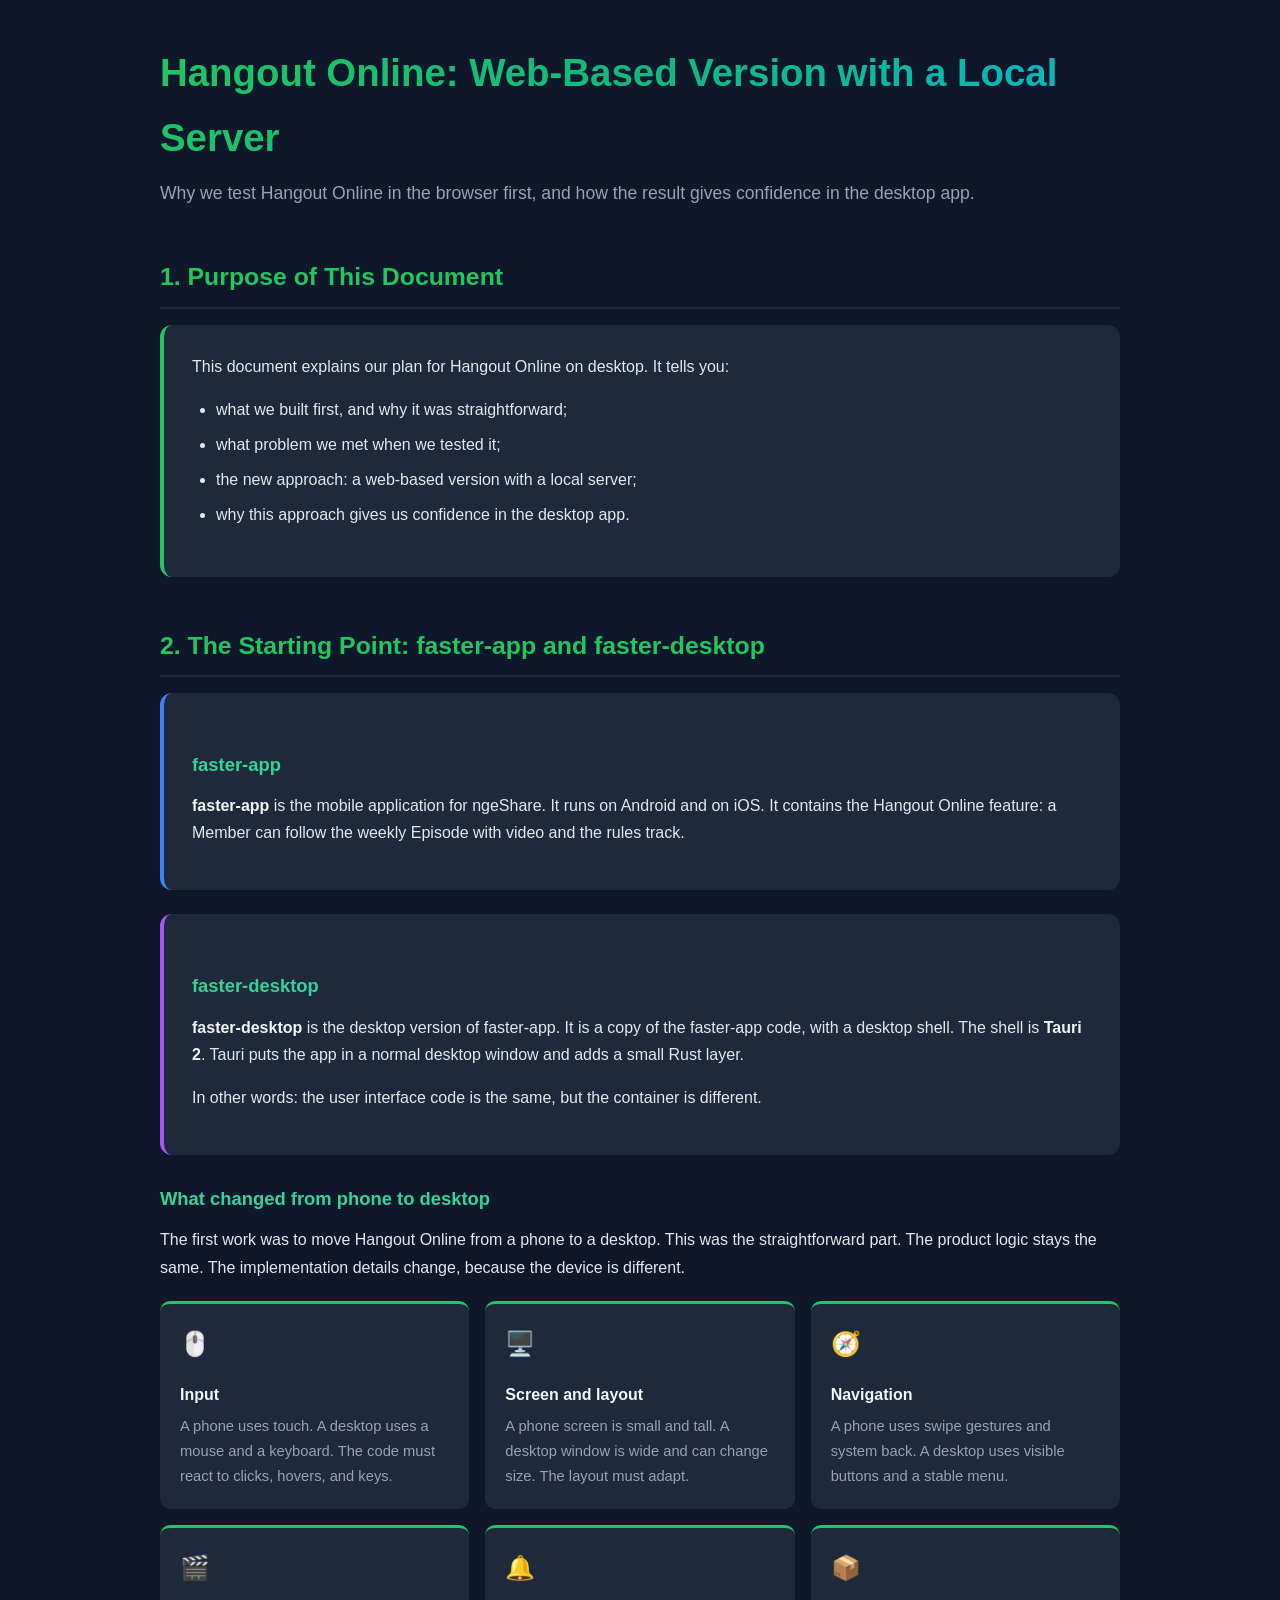
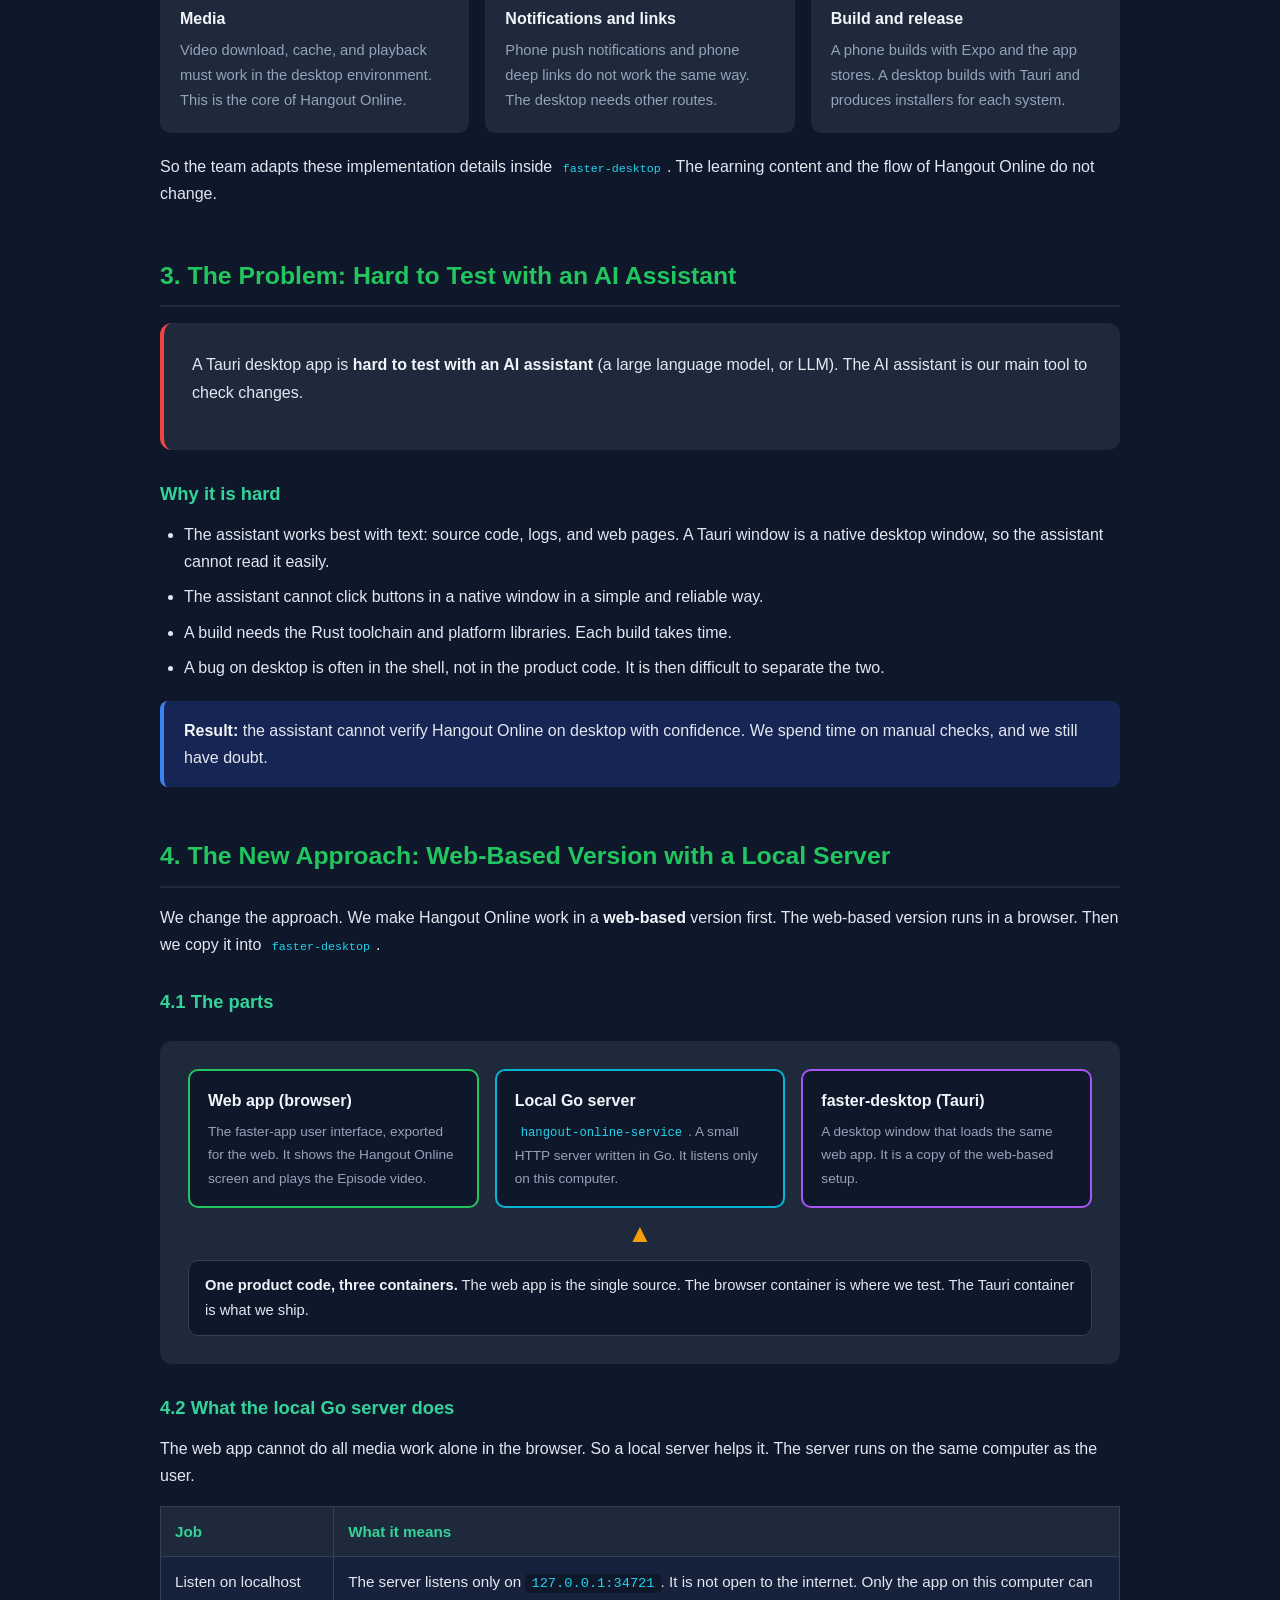
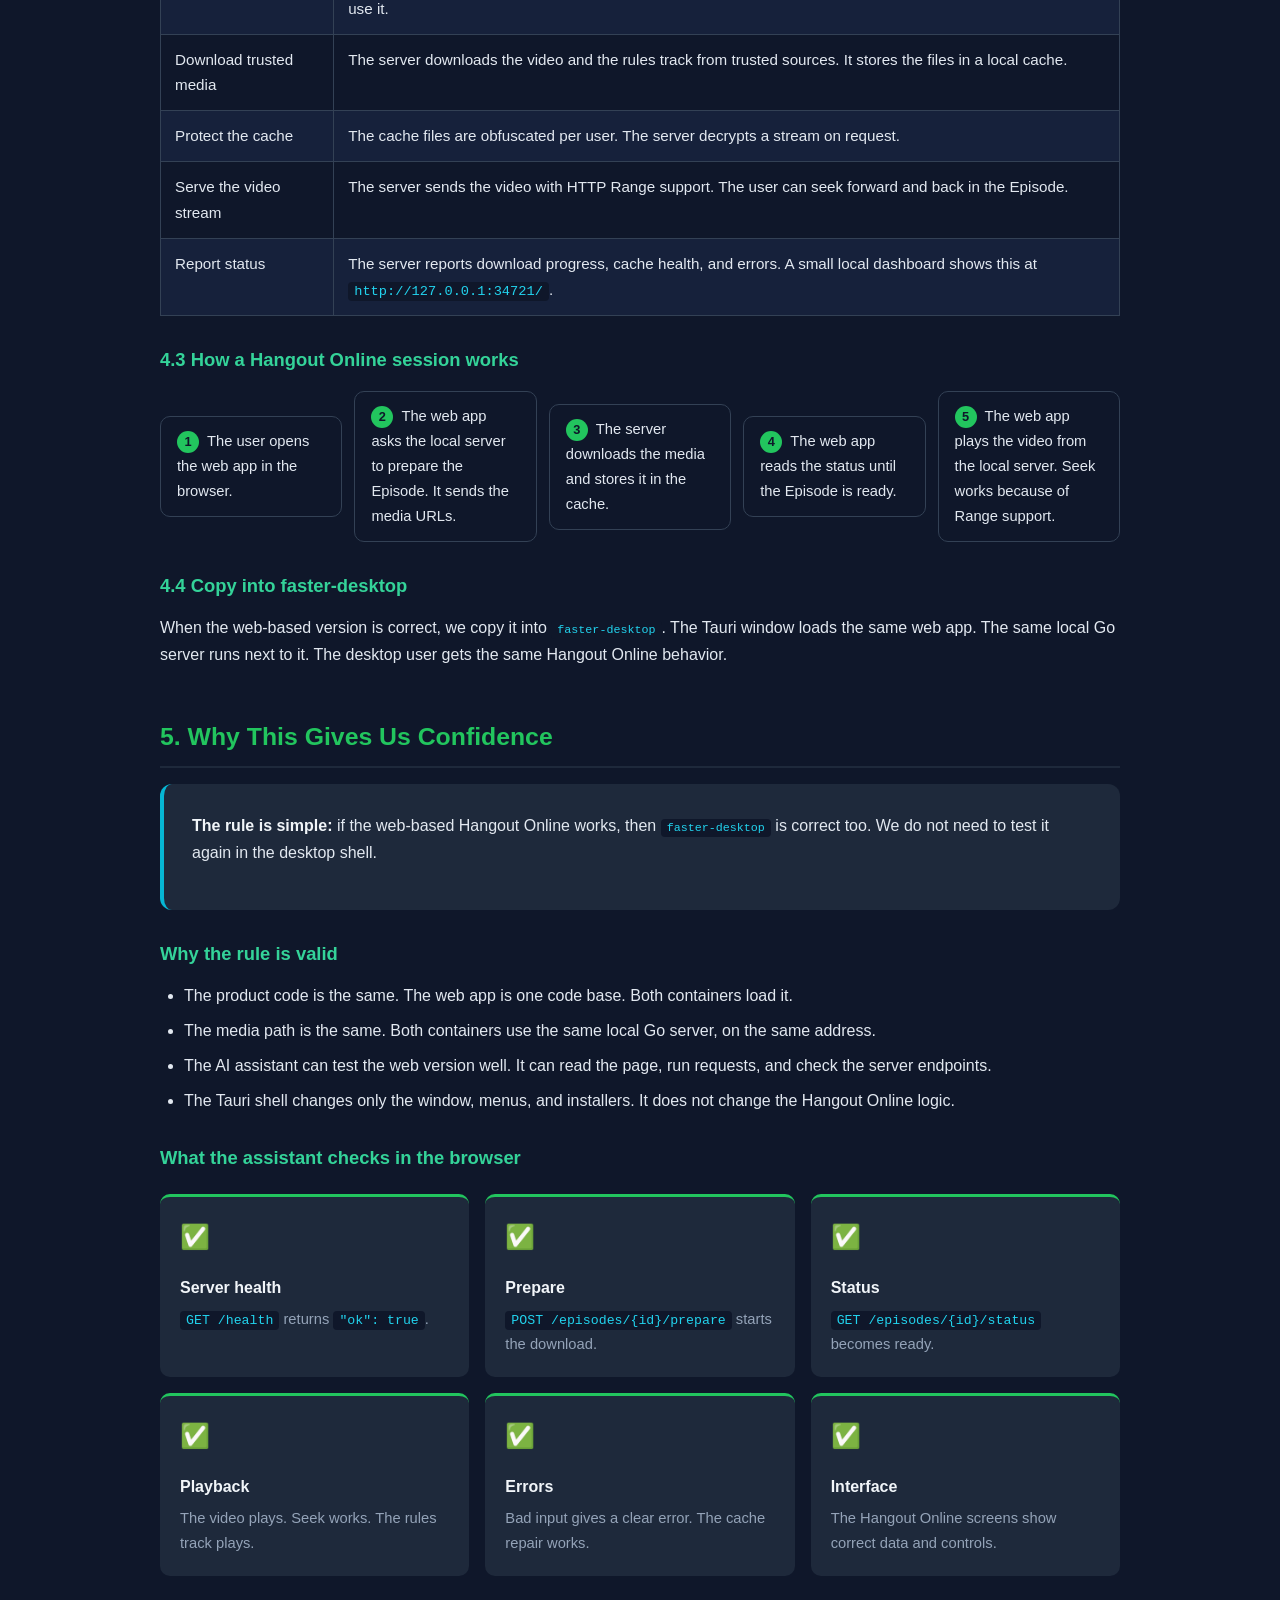
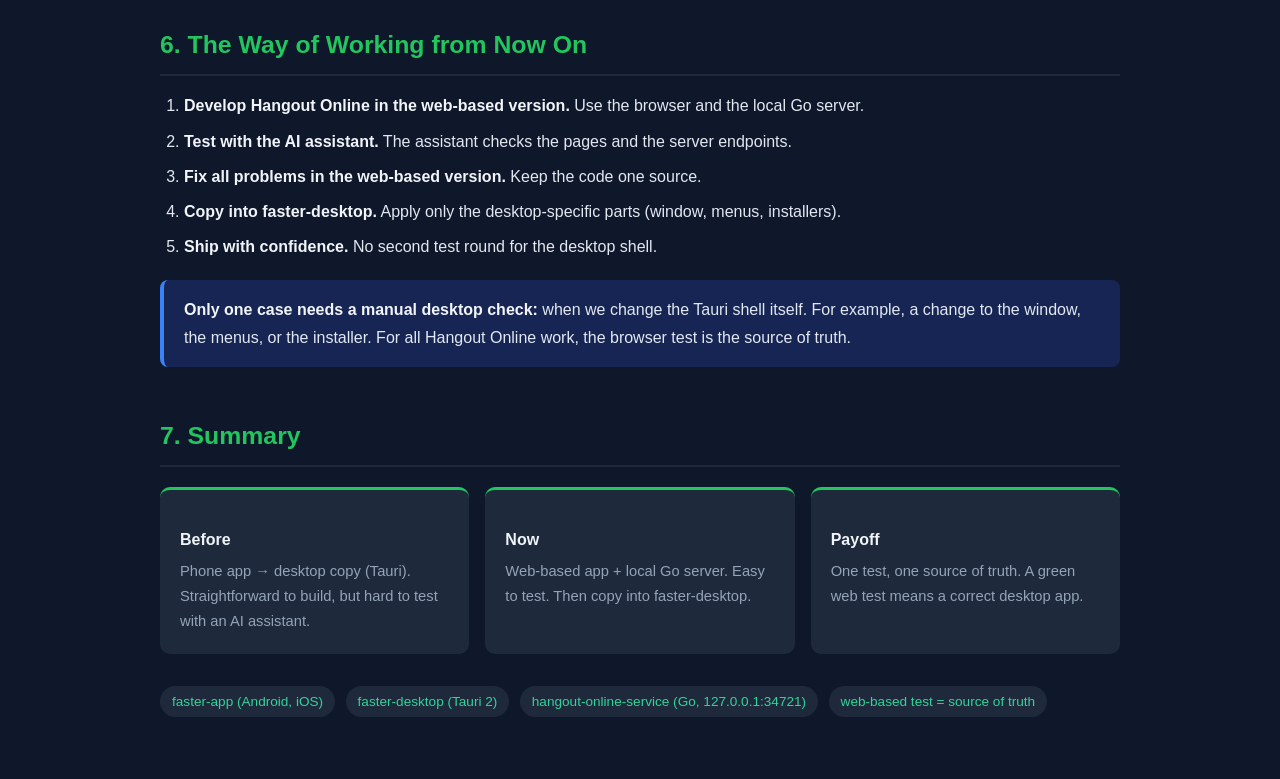
==== hangout-online-web-based-explainer.html @ b80ee469 "Add Hangout Online web-based explainer page" ====
<!DOCTYPE html>
<html lang="en">
<head>
  <meta charset="UTF-8">
  <meta name="viewport" content="width=device-width, initial-scale=1.0">
  <title>Hangout Online — Web-Based Version with a Local Server</title>
  <style>
    * { margin: 0; padding: 0; box-sizing: border-box; }
    body {
      font-family: -apple-system, BlinkMacSystemFont, 'Segoe UI', Roboto, Oxygen, Ubuntu, sans-serif;
      background: #0f172a;
      color: #e2e8f0;
      line-height: 1.7;
      padding: 40px 20px;
    }
    .container { max-width: 960px; margin: 0 auto; }
    h1 {
      font-size: 2.4rem;
      background: linear-gradient(135deg, #22c55e, #10b981, #06b6d4);
      -webkit-background-clip: text;
      -webkit-text-fill-color: transparent;
      margin-bottom: 8px;
    }
    .subtitle { color: #94a3b8; font-size: 1.1rem; margin-bottom: 40px; }
    h2 {
      font-size: 1.55rem;
      color: #22c55e;
      margin: 48px 0 16px;
      padding-bottom: 8px;
      border-bottom: 2px solid #1e293b;
    }
    h3 {
      font-size: 1.15rem;
      color: #34d399;
      margin: 28px 0 12px;
    }
    h4 { color: #f1f5f9; margin: 16px 0 8px; }
    p { margin-bottom: 16px; }
    ul, ol { margin: 12px 0 20px 24px; }
    li { margin-bottom: 8px; }
    .card {
      background: #1e293b;
      border-radius: 12px;
      padding: 28px;
      margin-bottom: 24px;
      border-left: 4px solid #22c55e;
    }
    .card.purple { border-left-color: #a855f7; }
    .card.blue { border-left-color: #3b82f6; }
    .card.orange { border-left-color: #f97316; }
    .card.cyan { border-left-color: #06b6d4; }
    .card.red { border-left-color: #ef4444; }
    .grid {
      display: grid;
      grid-template-columns: repeat(auto-fit, minmax(260px, 1fr));
      gap: 16px;
      margin: 20px 0;
    }
    .grid-item {
      background: #1e293b;
      border-radius: 10px;
      padding: 20px;
      border-top: 3px solid #22c55e;
    }
    .grid-item .icon { font-size: 1.5rem; margin-bottom: 8px; }
    .grid-item h4 { color: #f1f5f9; margin-bottom: 6px; }
    .grid-item p { color: #94a3b8; font-size: 0.92rem; margin: 0; }
    strong { color: #f1f5f9; }
    code {
      background: #0f172a;
      padding: 2px 6px;
      border-radius: 4px;
      font-size: 0.9em;
      color: #22d3ee;
    }
    .diagram {
      background: #1e293b;
      border-radius: 12px;
      padding: 28px;
      margin: 24px 0;
      text-align: center;
    }
    .diagram .row {
      display: flex;
      flex-wrap: wrap;
      gap: 16px;
      justify-content: center;
      align-items: stretch;
    }
    .node {
      background: #0f172a;
      border: 2px solid #22c55e;
      border-radius: 10px;
      padding: 16px 18px;
      flex: 1 1 220px;
      max-width: 300px;
      text-align: left;
    }
    .node.tauri { border-color: #a855f7; }
    .node.server { border-color: #06b6d4; }
    .node h4 { margin: 0 0 6px; font-size: 1rem; }
    .node p { color: #94a3b8; font-size: 0.85rem; margin: 0; }
    .arrow {
      color: #f59e0b;
      font-size: 1.6rem;
      align-self: center;
      padding: 4px 0;
      width: 100%;
    }
    .flow {
      display: flex;
      flex-wrap: wrap;
      gap: 12px;
      justify-content: center;
      align-items: center;
      margin: 16px 0 4px;
    }
    .step {
      background: #0f172a;
      border: 1px solid #334155;
      border-radius: 10px;
      padding: 12px 16px;
      font-size: 0.92rem;
      color: #e2e8f0;
      flex: 1 1 180px;
      text-align: left;
    }
    .step .num {
      display: inline-block;
      background: #22c55e;
      color: #0f172a;
      font-weight: 700;
      border-radius: 50%;
      width: 22px;
      height: 22px;
      line-height: 22px;
      text-align: center;
      font-size: 0.8rem;
      margin-right: 8px;
    }
    .note {
      background: #172554;
      border-left: 4px solid #3b82f6;
      border-radius: 8px;
      padding: 16px 20px;
      margin: 20px 0;
    }
    .note p:last-child { margin-bottom: 0; }
    .pill {
      display: inline-block;
      background: #1e293b;
      padding: 4px 12px;
      border-radius: 20px;
      font-size: 0.85rem;
      color: #34d399;
      margin: 0 6px 8px 0;
    }
    table {
      width: 100%;
      border-collapse: collapse;
      margin: 16px 0 24px;
      font-size: 0.95rem;
    }
    th, td {
      border: 1px solid #334155;
      padding: 12px 14px;
      text-align: left;
      vertical-align: top;
    }
    th { background: #1e293b; color: #34d399; }
    tr:nth-child(even) td { background: #16213b; }
  </style>
</head>
<body>
  <div class="container">

    <h1>Hangout Online: Web-Based Version with a Local Server</h1>
    <p class="subtitle">Why we test Hangout Online in the browser first, and how the result gives confidence in the desktop app.</p>

    <!-- ============================================================ -->
    <h2>1. Purpose of This Document</h2>
    <div class="card">
      <p>This document explains our plan for Hangout Online on desktop. It tells you:</p>
      <ul>
        <li>what we built first, and why it was straightforward;</li>
        <li>what problem we met when we tested it;</li>
        <li>the new approach: a web-based version with a local server;</li>
        <li>why this approach gives us confidence in the desktop app.</li>
      </ul>
    </div>

    <!-- ============================================================ -->
    <h2>2. The Starting Point: faster-app and faster-desktop</h2>

    <div class="card blue">
      <h3>faster-app</h3>
      <p><strong>faster-app</strong> is the mobile application for ngeShare. It runs on Android and on iOS. It contains the Hangout Online feature: a Member can follow the weekly Episode with video and the rules track.</p>
    </div>

    <div class="card purple">
      <h3>faster-desktop</h3>
      <p><strong>faster-desktop</strong> is the desktop version of faster-app. It is a copy of the faster-app code, with a desktop shell. The shell is <strong>Tauri 2</strong>. Tauri puts the app in a normal desktop window and adds a small Rust layer.</p>
      <p>In other words: the user interface code is the same, but the container is different.</p>
    </div>

    <h3>What changed from phone to desktop</h3>
    <p>The first work was to move Hangout Online from a phone to a desktop. This was the straightforward part. The product logic stays the same. The implementation details change, because the device is different.</p>

    <div class="grid">
      <div class="grid-item">
        <div class="icon">🖱️</div>
        <h4>Input</h4>
        <p>A phone uses touch. A desktop uses a mouse and a keyboard. The code must react to clicks, hovers, and keys.</p>
      </div>
      <div class="grid-item">
        <div class="icon">🖥️</div>
        <h4>Screen and layout</h4>
        <p>A phone screen is small and tall. A desktop window is wide and can change size. The layout must adapt.</p>
      </div>
      <div class="grid-item">
        <div class="icon">🧭</div>
        <h4>Navigation</h4>
        <p>A phone uses swipe gestures and system back. A desktop uses visible buttons and a stable menu.</p>
      </div>
      <div class="grid-item">
        <div class="icon">🎬</div>
        <h4>Media</h4>
        <p>Video download, cache, and playback must work in the desktop environment. This is the core of Hangout Online.</p>
      </div>
      <div class="grid-item">
        <div class="icon">🔔</div>
        <h4>Notifications and links</h4>
        <p>Phone push notifications and phone deep links do not work the same way. The desktop needs other routes.</p>
      </div>
      <div class="grid-item">
        <div class="icon">📦</div>
        <h4>Build and release</h4>
        <p>A phone builds with Expo and the app stores. A desktop builds with Tauri and produces installers for each system.</p>
      </div>
    </div>

    <p>So the team adapts these implementation details inside <code>faster-desktop</code>. The learning content and the flow of Hangout Online do not change.</p>

    <!-- ============================================================ -->
    <h2>3. The Problem: Hard to Test with an AI Assistant</h2>

    <div class="card red">
      <p>A Tauri desktop app is <strong>hard to test with an AI assistant</strong> (a large language model, or LLM). The AI assistant is our main tool to check changes.</p>
    </div>

    <h3>Why it is hard</h3>
    <ul>
      <li>The assistant works best with text: source code, logs, and web pages. A Tauri window is a native desktop window, so the assistant cannot read it easily.</li>
      <li>The assistant cannot click buttons in a native window in a simple and reliable way.</li>
      <li>A build needs the Rust toolchain and platform libraries. Each build takes time.</li>
      <li>A bug on desktop is often in the shell, not in the product code. It is then difficult to separate the two.</li>
    </ul>

    <div class="note">
      <p><strong>Result:</strong> the assistant cannot verify Hangout Online on desktop with confidence. We spend time on manual checks, and we still have doubt.</p>
    </div>

    <!-- ============================================================ -->
    <h2>4. The New Approach: Web-Based Version with a Local Server</h2>

    <p>We change the approach. We make Hangout Online work in a <strong>web-based</strong> version first. The web-based version runs in a browser. Then we copy it into <code>faster-desktop</code>.</p>

    <h3>4.1 The parts</h3>

    <div class="diagram">
      <div class="row">
        <div class="node">
          <h4>Web app (browser)</h4>
          <p>The faster-app user interface, exported for the web. It shows the Hangout Online screen and plays the Episode video.</p>
        </div>
        <div class="node server">
          <h4>Local Go server</h4>
          <p><code>hangout-online-service</code>. A small HTTP server written in Go. It listens only on this computer.</p>
        </div>
        <div class="node tauri">
          <h4>faster-desktop (Tauri)</h4>
          <p>A desktop window that loads the same web app. It is a copy of the web-based setup.</p>
        </div>
      </div>
      <div class="arrow">▲</div>
      <div class="row">
        <div class="step" style="max-width: none; flex: 1 1 100%;">
          <strong>One product code, three containers.</strong> The web app is the single source. The browser container is where we test. The Tauri container is what we ship.
        </div>
      </div>
    </div>

    <h3>4.2 What the local Go server does</h3>
    <p>The web app cannot do all media work alone in the browser. So a local server helps it. The server runs on the same computer as the user.</p>

    <table>
      <tr>
        <th>Job</th>
        <th>What it means</th>
      </tr>
      <tr>
        <td>Listen on localhost</td>
        <td>The server listens only on <code>127.0.0.1:34721</code>. It is not open to the internet. Only the app on this computer can use it.</td>
      </tr>
      <tr>
        <td>Download trusted media</td>
        <td>The server downloads the video and the rules track from trusted sources. It stores the files in a local cache.</td>
      </tr>
      <tr>
        <td>Protect the cache</td>
        <td>The cache files are obfuscated per user. The server decrypts a stream on request.</td>
      </tr>
      <tr>
        <td>Serve the video stream</td>
        <td>The server sends the video with HTTP Range support. The user can seek forward and back in the Episode.</td>
      </tr>
      <tr>
        <td>Report status</td>
        <td>The server reports download progress, cache health, and errors. A small local dashboard shows this at <code>http://127.0.0.1:34721/</code>.</td>
      </tr>
    </table>

    <h3>4.3 How a Hangout Online session works</h3>
    <div class="flow">
      <div class="step"><span class="num">1</span>The user opens the web app in the browser.</div>
      <div class="step"><span class="num">2</span>The web app asks the local server to prepare the Episode. It sends the media URLs.</div>
      <div class="step"><span class="num">3</span>The server downloads the media and stores it in the cache.</div>
      <div class="step"><span class="num">4</span>The web app reads the status until the Episode is ready.</div>
      <div class="step"><span class="num">5</span>The web app plays the video from the local server. Seek works because of Range support.</div>
    </div>

    <h3>4.4 Copy into faster-desktop</h3>
    <p>When the web-based version is correct, we copy it into <code>faster-desktop</code>. The Tauri window loads the same web app. The same local Go server runs next to it. The desktop user gets the same Hangout Online behavior.</p>

    <!-- ============================================================ -->
    <h2>5. Why This Gives Us Confidence</h2>

    <div class="card cyan">
      <p><strong>The rule is simple:</strong> if the web-based Hangout Online works, then <code>faster-desktop</code> is correct too. We do not need to test it again in the desktop shell.</p>
    </div>

    <h3>Why the rule is valid</h3>
    <ul>
      <li>The product code is the same. The web app is one code base. Both containers load it.</li>
      <li>The media path is the same. Both containers use the same local Go server, on the same address.</li>
      <li>The AI assistant can test the web version well. It can read the page, run requests, and check the server endpoints.</li>
      <li>The Tauri shell changes only the window, menus, and installers. It does not change the Hangout Online logic.</li>
    </ul>

    <h3>What the assistant checks in the browser</h3>
    <div class="grid">
      <div class="grid-item">
        <div class="icon">✅</div>
        <h4>Server health</h4>
        <p><code>GET /health</code> returns <code>"ok": true</code>.</p>
      </div>
      <div class="grid-item">
        <div class="icon">✅</div>
        <h4>Prepare</h4>
        <p><code>POST /episodes/{id}/prepare</code> starts the download.</p>
      </div>
      <div class="grid-item">
        <div class="icon">✅</div>
        <h4>Status</h4>
        <p><code>GET /episodes/{id}/status</code> becomes ready.</p>
      </div>
      <div class="grid-item">
        <div class="icon">✅</div>
        <h4>Playback</h4>
        <p>The video plays. Seek works. The rules track plays.</p>
      </div>
      <div class="grid-item">
        <div class="icon">✅</div>
        <h4>Errors</h4>
        <p>Bad input gives a clear error. The cache repair works.</p>
      </div>
      <div class="grid-item">
        <div class="icon">✅</div>
        <h4>Interface</h4>
        <p>The Hangout Online screens show correct data and controls.</p>
      </div>
    </div>

    <!-- ============================================================ -->
    <h2>6. The Way of Working from Now On</h2>

    <ol>
      <li><strong>Develop Hangout Online in the web-based version.</strong> Use the browser and the local Go server.</li>
      <li><strong>Test with the AI assistant.</strong> The assistant checks the pages and the server endpoints.</li>
      <li><strong>Fix all problems in the web-based version.</strong> Keep the code one source.</li>
      <li><strong>Copy into faster-desktop.</strong> Apply only the desktop-specific parts (window, menus, installers).</li>
      <li><strong>Ship with confidence.</strong> No second test round for the desktop shell.</li>
    </ol>

    <div class="note">
      <p><strong>Only one case needs a manual desktop check:</strong> when we change the Tauri shell itself. For example, a change to the window, the menus, or the installer. For all Hangout Online work, the browser test is the source of truth.</p>
    </div>

    <!-- ============================================================ -->
    <h2>7. Summary</h2>

    <div class="grid">
      <div class="grid-item">
        <h4>Before</h4>
        <p>Phone app → desktop copy (Tauri). Straightforward to build, but hard to test with an AI assistant.</p>
      </div>
      <div class="grid-item">
        <h4>Now</h4>
        <p>Web-based app + local Go server. Easy to test. Then copy into faster-desktop.</p>
      </div>
      <div class="grid-item">
        <h4>Payoff</h4>
        <p>One test, one source of truth. A green web test means a correct desktop app.</p>
      </div>
    </div>

    <p style="margin-top: 32px;">
      <span class="pill">faster-app (Android, iOS)</span>
      <span class="pill">faster-desktop (Tauri 2)</span>
      <span class="pill">hangout-online-service (Go, 127.0.0.1:34721)</span>
      <span class="pill">web-based test = source of truth</span>
    </p>

  </div>
</body>
</html>
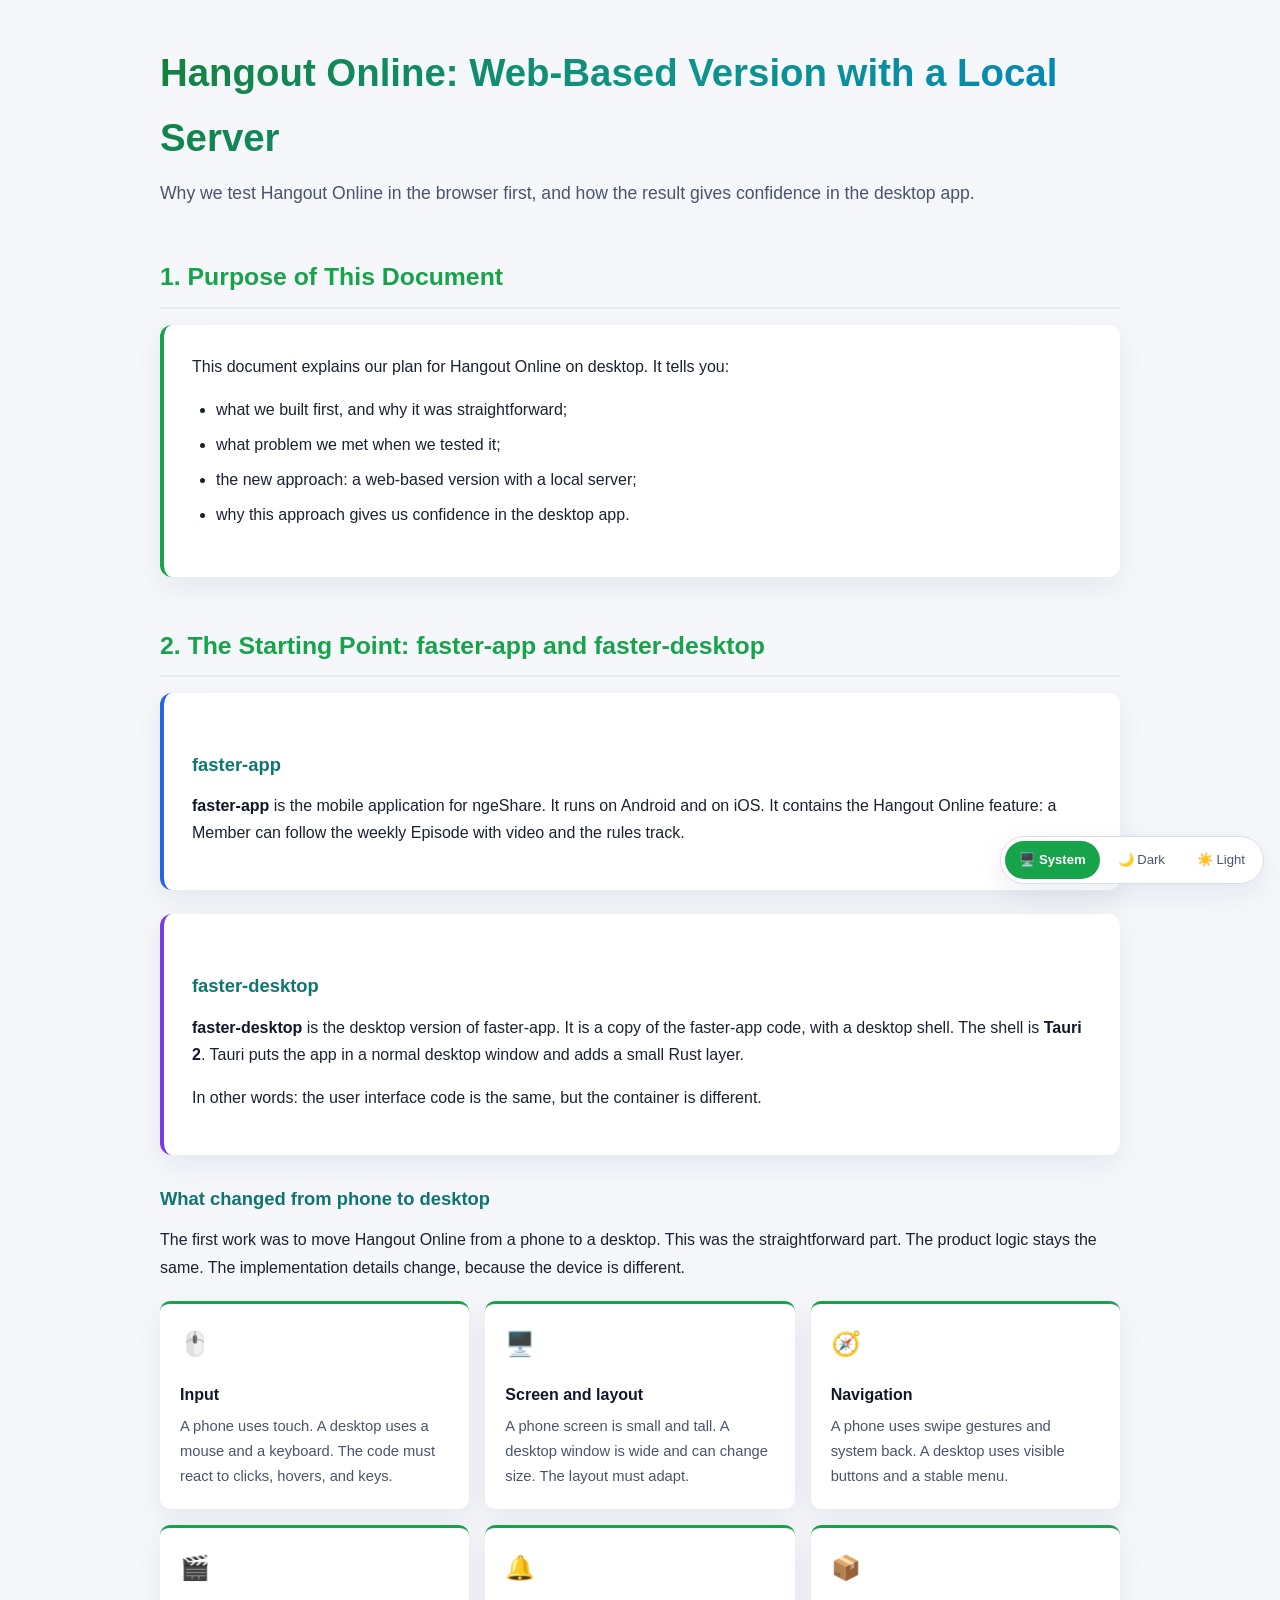
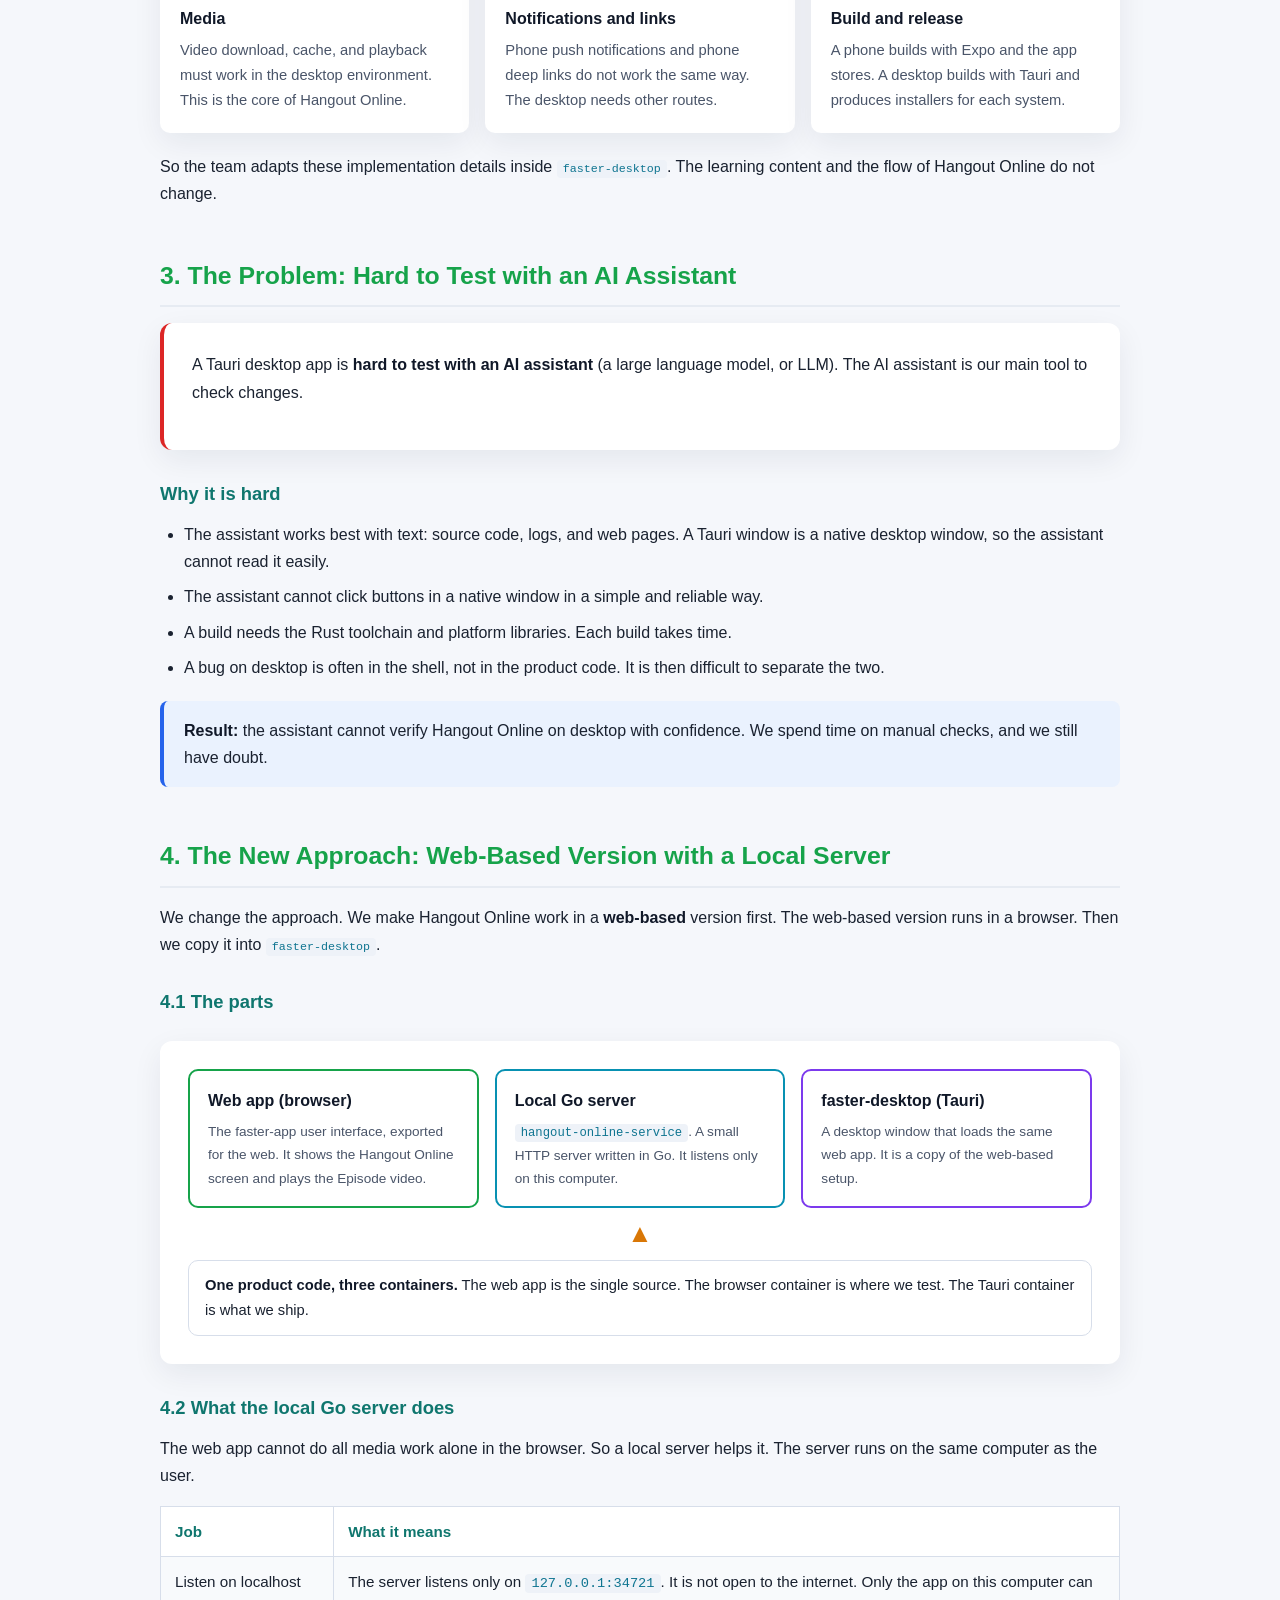
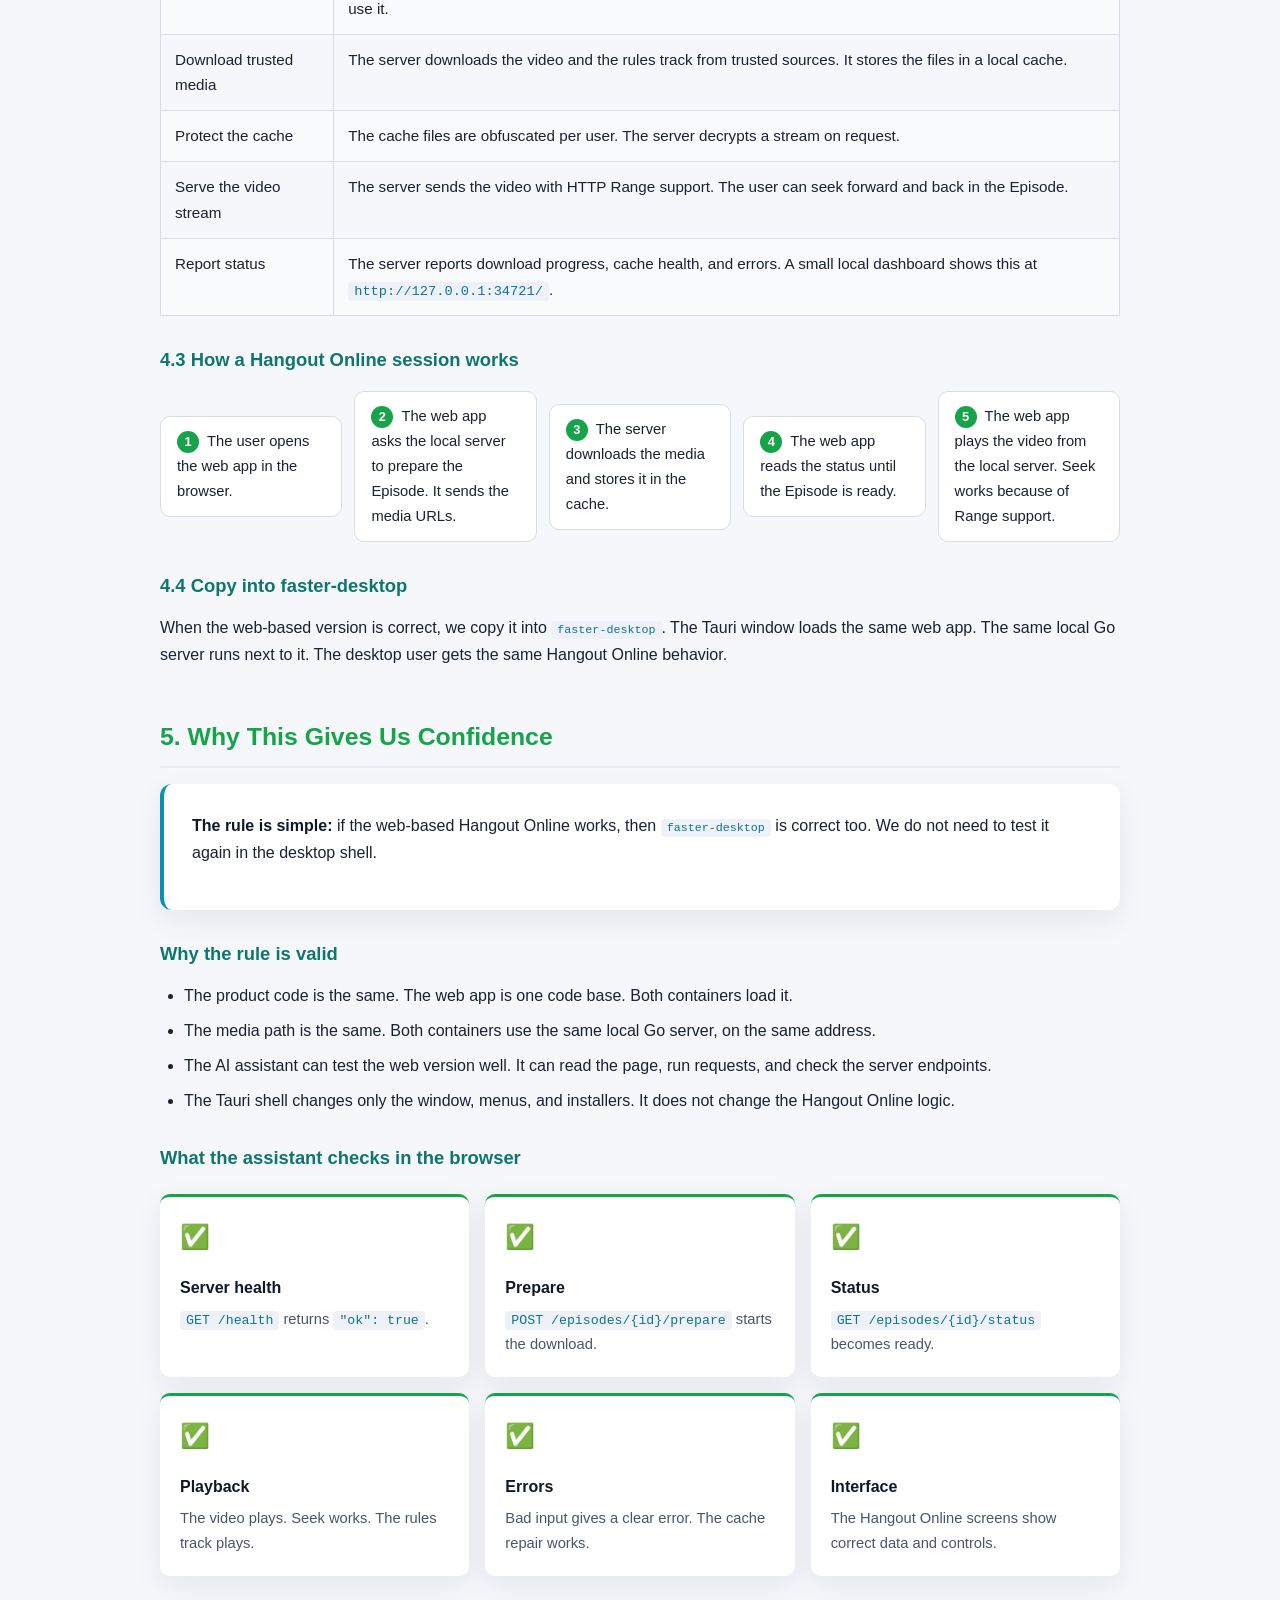
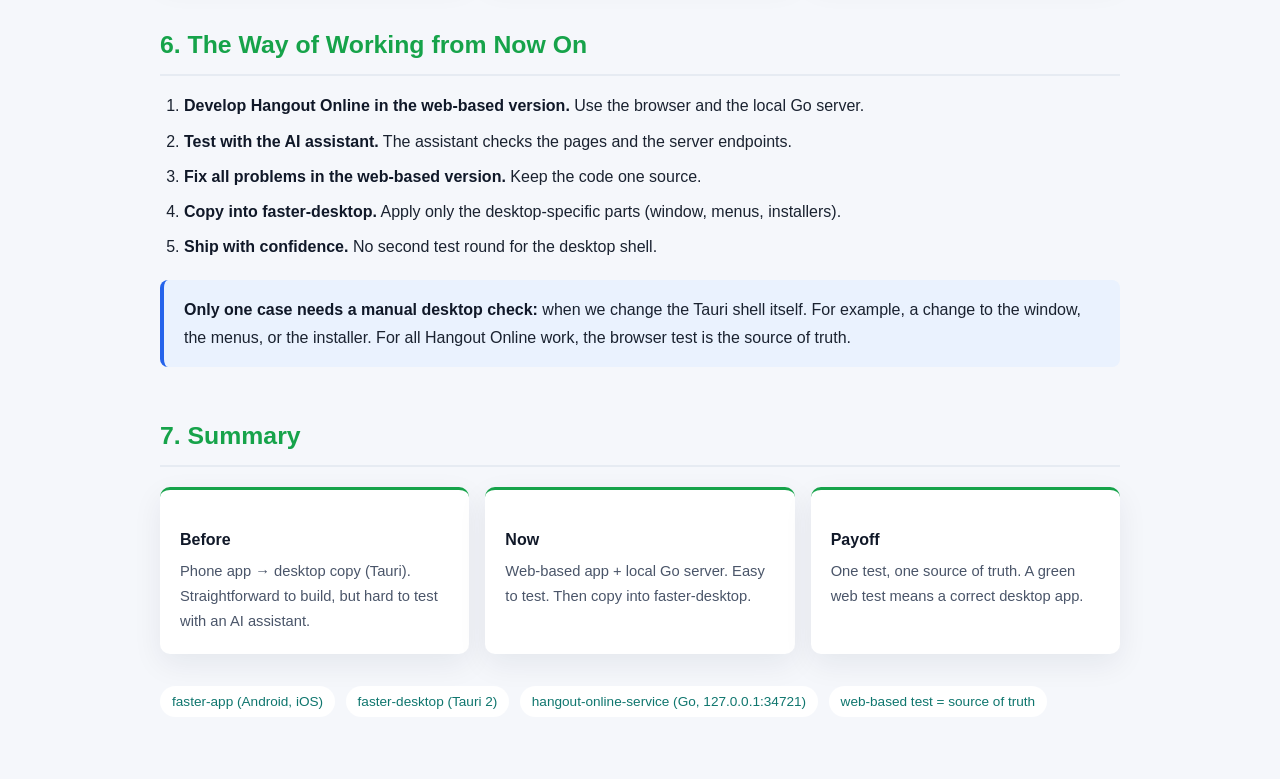
==== commit 7f667f3b: "Add dark, light, and system theme options to explainer" ====
--- a/hangout-online-web-based-explainer.html
+++ b/hangout-online-web-based-explainer.html
@@ -6,50 +6,142 @@
   <title>Hangout Online — Web-Based Version with a Local Server</title>
   <style>
     * { margin: 0; padding: 0; box-sizing: border-box; }
+
+    /* ---------- Dark theme (default) ---------- */
+    :root {
+      color-scheme: dark;
+      --bg: #0f172a;
+      --text: #e2e8f0;
+      --text-muted: #94a3b8;
+      --heading: #f1f5f9;
+      --surface: #1e293b;
+      --surface-2: #0f172a;
+      --row-alt: #16213b;
+      --border: #334155;
+      --border-soft: #1e293b;
+      --code-bg: #0f172a;
+      --code-text: #22d3ee;
+      --note-bg: #172554;
+      --note-border: #3b82f6;
+      --arrow: #f59e0b;
+      --accent: #22c55e;
+      --accent-2: #34d399;
+      --accent-text: #0f172a;
+      --c-purple: #a855f7;
+      --c-blue: #3b82f6;
+      --c-orange: #f97316;
+      --c-cyan: #06b6d4;
+      --c-red: #ef4444;
+      --h1-grad: linear-gradient(135deg, #22c55e, #10b981, #06b6d4);
+      --shadow: none;
+    }
+
+    /* ---------- Light theme ---------- */
+    :root[data-theme="light"] {
+      color-scheme: light;
+      --bg: #f5f7fb;
+      --text: #1a2230;
+      --text-muted: #4a5569;
+      --heading: #101828;
+      --surface: #ffffff;
+      --surface-2: #ffffff;
+      --row-alt: #f8fafc;
+      --border: #d7deea;
+      --border-soft: #e6ebf2;
+      --code-bg: #eef2f8;
+      --code-text: #0e7490;
+      --note-bg: #eaf2fe;
+      --note-border: #2563eb;
+      --arrow: #d97706;
+      --accent: #16a34a;
+      --accent-2: #0f766e;
+      --accent-text: #ffffff;
+      --c-purple: #7c3aed;
+      --c-blue: #2563eb;
+      --c-orange: #ea580c;
+      --c-cyan: #0891b2;
+      --c-red: #dc2626;
+      --h1-grad: linear-gradient(135deg, #15803d, #0d9488, #0284c7);
+      --shadow: 0 10px 30px rgba(20, 30, 50, .07);
+    }
+
+    @media (prefers-color-scheme: light) {
+      :root:not([data-theme="dark"]) {
+        color-scheme: light;
+        --bg: #f5f7fb;
+        --text: #1a2230;
+        --text-muted: #4a5569;
+        --heading: #101828;
+        --surface: #ffffff;
+        --surface-2: #ffffff;
+        --row-alt: #f8fafc;
+        --border: #d7deea;
+        --border-soft: #e6ebf2;
+        --code-bg: #eef2f8;
+        --code-text: #0e7490;
+        --note-bg: #eaf2fe;
+        --note-border: #2563eb;
+        --arrow: #d97706;
+        --accent: #16a34a;
+        --accent-2: #0f766e;
+        --accent-text: #ffffff;
+        --c-purple: #7c3aed;
+        --c-blue: #2563eb;
+        --c-orange: #ea580c;
+        --c-cyan: #0891b2;
+        --c-red: #dc2626;
+        --h1-grad: linear-gradient(135deg, #15803d, #0d9488, #0284c7);
+        --shadow: 0 10px 30px rgba(20, 30, 50, .07);
+      }
+    }
+
     body {
       font-family: -apple-system, BlinkMacSystemFont, 'Segoe UI', Roboto, Oxygen, Ubuntu, sans-serif;
-      background: #0f172a;
-      color: #e2e8f0;
+      background: var(--bg);
+      color: var(--text);
       line-height: 1.7;
       padding: 40px 20px;
+      transition: background .2s ease, color .2s ease;
     }
     .container { max-width: 960px; margin: 0 auto; }
     h1 {
       font-size: 2.4rem;
-      background: linear-gradient(135deg, #22c55e, #10b981, #06b6d4);
+      background: var(--h1-grad);
       -webkit-background-clip: text;
+      background-clip: text;
       -webkit-text-fill-color: transparent;
       margin-bottom: 8px;
     }
-    .subtitle { color: #94a3b8; font-size: 1.1rem; margin-bottom: 40px; }
+    .subtitle { color: var(--text-muted); font-size: 1.1rem; margin-bottom: 40px; }
     h2 {
       font-size: 1.55rem;
-      color: #22c55e;
+      color: var(--accent);
       margin: 48px 0 16px;
       padding-bottom: 8px;
-      border-bottom: 2px solid #1e293b;
+      border-bottom: 2px solid var(--border-soft);
     }
     h3 {
       font-size: 1.15rem;
-      color: #34d399;
+      color: var(--accent-2);
       margin: 28px 0 12px;
     }
-    h4 { color: #f1f5f9; margin: 16px 0 8px; }
+    h4 { color: var(--heading); margin: 16px 0 8px; }
     p { margin-bottom: 16px; }
     ul, ol { margin: 12px 0 20px 24px; }
     li { margin-bottom: 8px; }
     .card {
-      background: #1e293b;
+      background: var(--surface);
       border-radius: 12px;
       padding: 28px;
       margin-bottom: 24px;
-      border-left: 4px solid #22c55e;
-    }
-    .card.purple { border-left-color: #a855f7; }
-    .card.blue { border-left-color: #3b82f6; }
-    .card.orange { border-left-color: #f97316; }
-    .card.cyan { border-left-color: #06b6d4; }
-    .card.red { border-left-color: #ef4444; }
+      border-left: 4px solid var(--accent);
+      box-shadow: var(--shadow);
+    }
+    .card.purple { border-left-color: var(--c-purple); }
+    .card.blue { border-left-color: var(--c-blue); }
+    .card.orange { border-left-color: var(--c-orange); }
+    .card.cyan { border-left-color: var(--c-cyan); }
+    .card.red { border-left-color: var(--c-red); }
     .grid {
       display: grid;
       grid-template-columns: repeat(auto-fit, minmax(260px, 1fr));
@@ -57,28 +149,30 @@
       margin: 20px 0;
     }
     .grid-item {
-      background: #1e293b;
+      background: var(--surface);
       border-radius: 10px;
       padding: 20px;
-      border-top: 3px solid #22c55e;
+      border-top: 3px solid var(--accent);
+      box-shadow: var(--shadow);
     }
     .grid-item .icon { font-size: 1.5rem; margin-bottom: 8px; }
-    .grid-item h4 { color: #f1f5f9; margin-bottom: 6px; }
-    .grid-item p { color: #94a3b8; font-size: 0.92rem; margin: 0; }
-    strong { color: #f1f5f9; }
+    .grid-item h4 { color: var(--heading); margin-bottom: 6px; }
+    .grid-item p { color: var(--text-muted); font-size: 0.92rem; margin: 0; }
+    strong { color: var(--heading); }
     code {
-      background: #0f172a;
+      background: var(--code-bg);
       padding: 2px 6px;
       border-radius: 4px;
       font-size: 0.9em;
-      color: #22d3ee;
+      color: var(--code-text);
     }
     .diagram {
-      background: #1e293b;
+      background: var(--surface);
       border-radius: 12px;
       padding: 28px;
       margin: 24px 0;
       text-align: center;
+      box-shadow: var(--shadow);
     }
     .diagram .row {
       display: flex;
@@ -88,20 +182,20 @@
       align-items: stretch;
     }
     .node {
-      background: #0f172a;
-      border: 2px solid #22c55e;
+      background: var(--surface-2);
+      border: 2px solid var(--accent);
       border-radius: 10px;
       padding: 16px 18px;
       flex: 1 1 220px;
       max-width: 300px;
       text-align: left;
     }
-    .node.tauri { border-color: #a855f7; }
-    .node.server { border-color: #06b6d4; }
+    .node.tauri { border-color: var(--c-purple); }
+    .node.server { border-color: var(--c-cyan); }
     .node h4 { margin: 0 0 6px; font-size: 1rem; }
-    .node p { color: #94a3b8; font-size: 0.85rem; margin: 0; }
+    .node p { color: var(--text-muted); font-size: 0.85rem; margin: 0; }
     .arrow {
-      color: #f59e0b;
+      color: var(--arrow);
       font-size: 1.6rem;
       align-self: center;
       padding: 4px 0;
@@ -116,19 +210,19 @@
       margin: 16px 0 4px;
     }
     .step {
-      background: #0f172a;
-      border: 1px solid #334155;
+      background: var(--surface-2);
+      border: 1px solid var(--border);
       border-radius: 10px;
       padding: 12px 16px;
       font-size: 0.92rem;
-      color: #e2e8f0;
+      color: var(--text);
       flex: 1 1 180px;
       text-align: left;
     }
     .step .num {
       display: inline-block;
-      background: #22c55e;
-      color: #0f172a;
+      background: var(--accent);
+      color: var(--accent-text);
       font-weight: 700;
       border-radius: 50%;
       width: 22px;
@@ -139,8 +233,8 @@
       margin-right: 8px;
     }
     .note {
-      background: #172554;
-      border-left: 4px solid #3b82f6;
+      background: var(--note-bg);
+      border-left: 4px solid var(--note-border);
       border-radius: 8px;
       padding: 16px 20px;
       margin: 20px 0;
@@ -148,11 +242,11 @@
     .note p:last-child { margin-bottom: 0; }
     .pill {
       display: inline-block;
-      background: #1e293b;
+      background: var(--surface);
       padding: 4px 12px;
       border-radius: 20px;
       font-size: 0.85rem;
-      color: #34d399;
+      color: var(--accent-2);
       margin: 0 6px 8px 0;
     }
     table {
@@ -162,14 +256,64 @@
       font-size: 0.95rem;
     }
     th, td {
-      border: 1px solid #334155;
+      border: 1px solid var(--border);
       padding: 12px 14px;
       text-align: left;
       vertical-align: top;
     }
-    th { background: #1e293b; color: #34d399; }
-    tr:nth-child(even) td { background: #16213b; }
+    th { background: var(--surface); color: var(--accent-2); }
+    tr:nth-child(even) td { background: var(--row-alt); }
+
+    /* ---------- Theme switcher ---------- */
+    .theme-switcher {
+      position: fixed;
+      right: 16px;
+      bottom: 16px;
+      z-index: 50;
+      display: flex;
+      gap: 4px;
+      background: var(--surface);
+      border: 1px solid var(--border);
+      border-radius: 999px;
+      padding: 4px;
+      box-shadow: var(--shadow);
+    }
+    .theme-switcher button {
+      border: 0;
+      background: transparent;
+      color: var(--text-muted);
+      font: inherit;
+      font-size: 0.82rem;
+      padding: 8px 14px;
+      border-radius: 999px;
+      cursor: pointer;
+      transition: background .15s ease, color .15s ease;
+    }
+    .theme-switcher button:hover { color: var(--heading); }
+    .theme-switcher button[aria-pressed="true"] {
+      background: var(--accent);
+      color: var(--accent-text);
+      font-weight: 600;
+    }
+    .theme-switcher button:focus-visible {
+      outline: 2px solid var(--c-blue);
+      outline-offset: 2px;
+    }
+    @media (max-width: 480px) {
+      .theme-switcher button { padding: 8px 10px; font-size: 0.78rem; }
+    }
   </style>
+  <script>
+    /* Apply the saved theme before the page paints. */
+    (function () {
+      try {
+        var v = localStorage.getItem('ho-theme');
+        if (v === 'dark' || v === 'light') {
+          document.documentElement.setAttribute('data-theme', v);
+        }
+      } catch (e) { }
+    })();
+  </script>
 </head>
 <body>
   <div class="container">
@@ -422,5 +566,46 @@
     </p>
 
   </div>
+
+  <div class="theme-switcher" role="group" aria-label="Color theme">
+    <button type="button" data-theme-value="system" aria-pressed="true">🖥️ System</button>
+    <button type="button" data-theme-value="dark" aria-pressed="false">🌙 Dark</button>
+    <button type="button" data-theme-value="light" aria-pressed="false">☀️ Light</button>
+  </div>
+
+  <script>
+    (function () {
+      var KEY = 'ho-theme';
+      var root = document.documentElement;
+      var buttons = document.querySelectorAll('.theme-switcher button');
+
+      function current() {
+        var v = root.getAttribute('data-theme');
+        return (v === 'dark' || v === 'light') ? v : 'system';
+      }
+
+      function paint() {
+        var active = current();
+        buttons.forEach(function (b) {
+          b.setAttribute('aria-pressed', b.getAttribute('data-theme-value') === active ? 'true' : 'false');
+        });
+      }
+
+      buttons.forEach(function (b) {
+        b.addEventListener('click', function () {
+          var value = b.getAttribute('data-theme-value');
+          if (value === 'system') {
+            root.removeAttribute('data-theme');
+          } else {
+            root.setAttribute('data-theme', value);
+          }
+          try { localStorage.setItem(KEY, value); } catch (e) { }
+          paint();
+        });
+      });
+
+      paint();
+    })();
+  </script>
 </body>
 </html>
